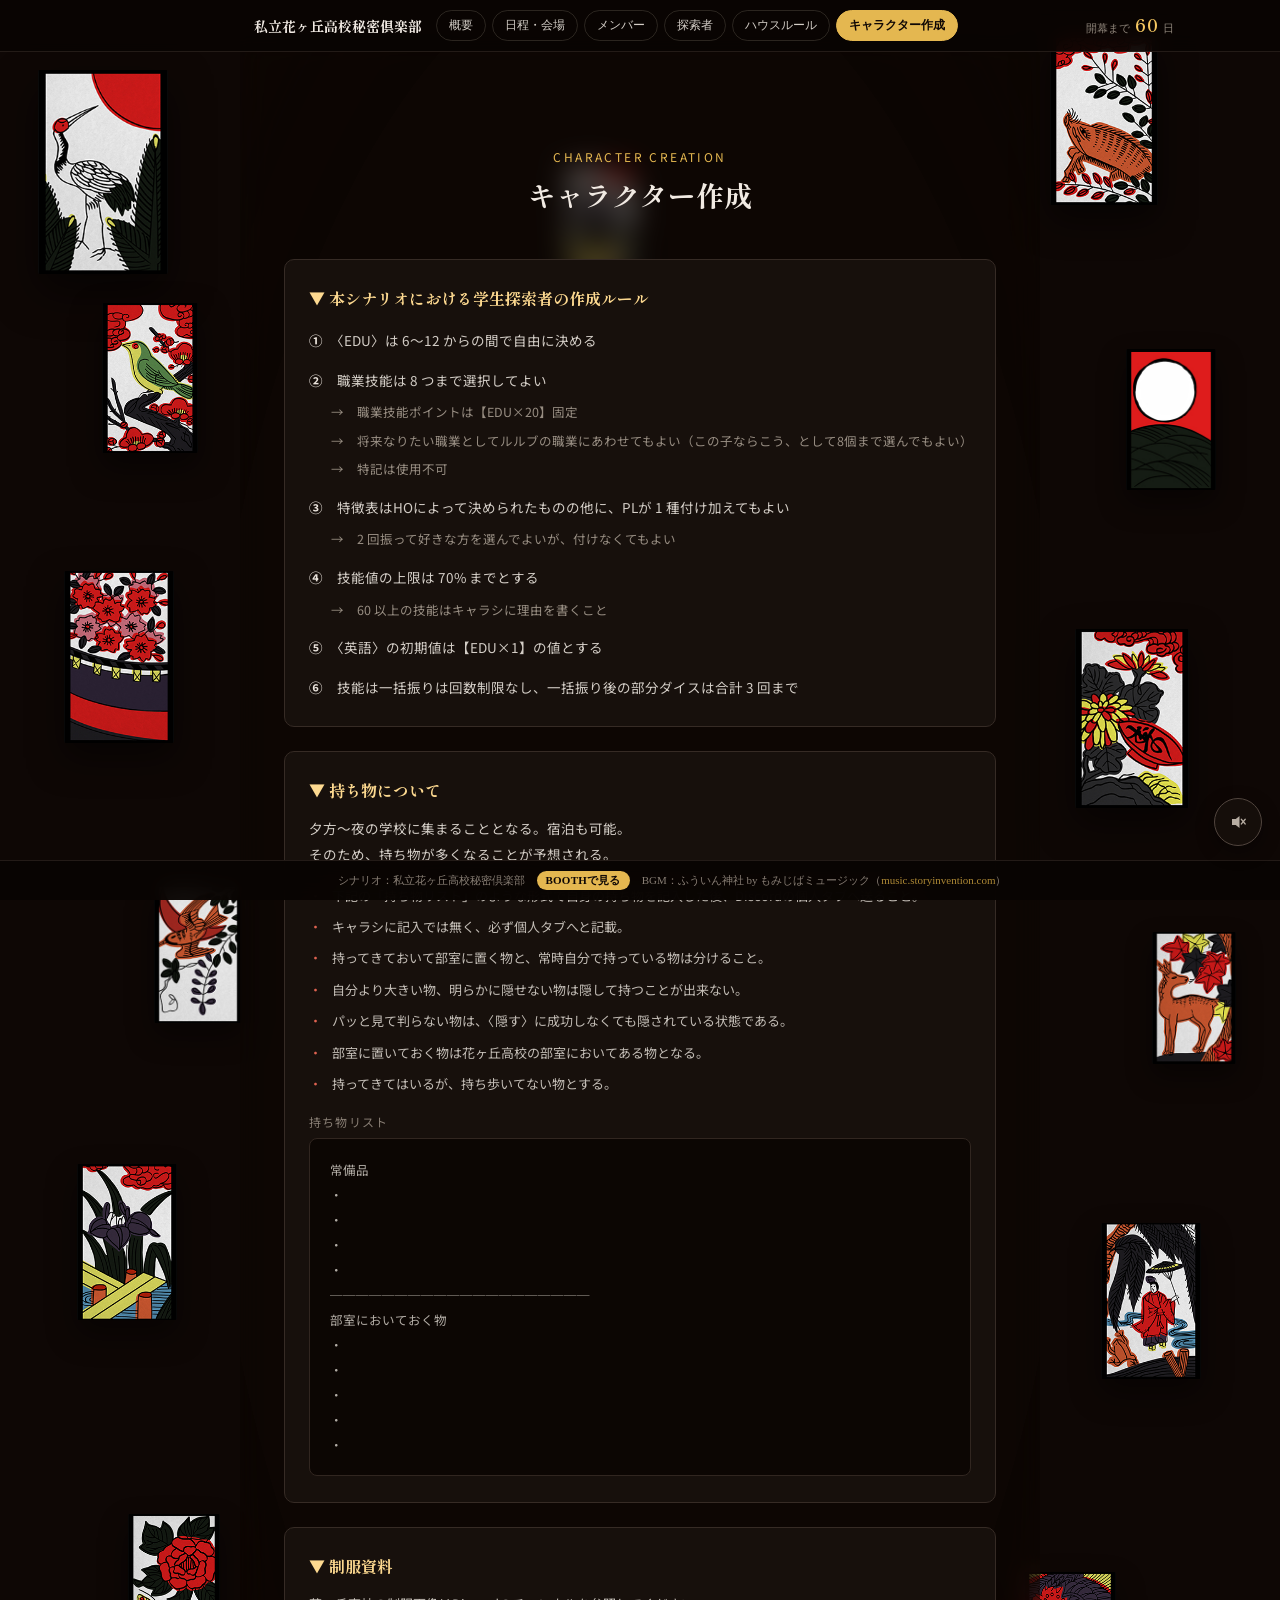
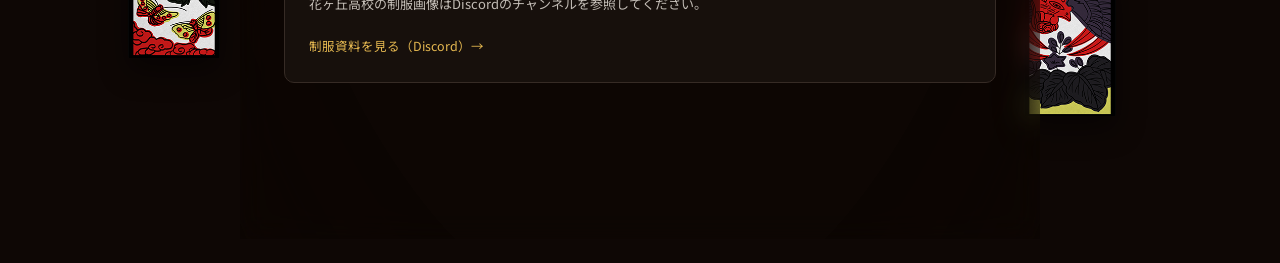
==== character-creation.html @ 7c853c0e "Publish" ====
<!DOCTYPE html>
<html lang="ja">
<head>
<meta charset="utf-8">
<meta name="viewport" content="width=device-width, initial-scale=1">
<title>キャラクター作成 - 私立花ヶ丘高校秘密倶楽部</title>
<link rel="preconnect" href="https://fonts.googleapis.com">
<link href="https://fonts.googleapis.com/css2?family=Shippori+Mincho:wght@400;500;600;700;800&family=Noto+Sans+JP:wght@400;500;700;900&display=swap" rel="stylesheet">
<link rel="stylesheet" href="assets/css/site.css">
</head>
<body>
<header id="site-header">
  <div class="header-inner">
    <a class="brand" href="index.html">私立花ヶ丘高校秘密倶楽部</a>
    <nav>
      <a href="index.html">概要</a>
      <a href="schedule.html">日程・会場</a>
      <a href="members.html">メンバー</a>
      <a href="investigators.html">探索者</a>
      <a href="house-rules.html">ハウスルール</a>
      <a href="character-creation.html" class="active">キャラクター作成</a>
    </nav>
    <div id="header-countdown">
      <span>開幕まで</span>
      <span class="num" id="countdown-days-header">-</span>
      <span>日</span>
    </div>
  </div>
</header>
<div id="page-wrap" style="position:relative; background:oklch(0.14 0.015 50); font-family:'Noto Sans JP', sans-serif; color:oklch(0.94 0.012 70); min-height:100vh;">

  <div id="deco-cards" style="position:absolute; top:0; left:0; width:100%; height:3200px; z-index:0; pointer-events:none; overflow:hidden;">
    <div style="position:absolute; top:3.75%; left:3%; width:130px; height:204px; border-radius:2px; box-shadow:0 18px 41px rgba(0,0,0,.55); --r0:-10deg; --r1:-5deg; --dx:8px; --dy:10px; animation:cardDrift 15s ease-in-out infinite 0s;"><img src="assets/hanafuda/01.png" alt="花札" style="width:100%;height:100%;object-fit:cover;border-radius:2px;display:block;"></div>
    <div style="position:absolute; top:16.25%; left:8%; width:96px; height:150px; border-radius:2px; box-shadow:0 14px 30px rgba(0,0,0,.50); --r0:12deg; --r1:16deg; --dx:-6px; --dy:8px; animation:cardDrift 19s ease-in-out infinite 1.4s;"><img src="assets/hanafuda/02.png" alt="花札" style="width:100%;height:100%;object-fit:cover;border-radius:2px;display:block;"></div>
    <div style="position:absolute; top:30.625%; left:5%; width:110px; height:172px; border-radius:2px; box-shadow:0 15px 34px rgba(0,0,0,.50); --r0:-14deg; --r1:-9deg; --dx:7px; --dy:-8px; animation:cardDrift 17s ease-in-out infinite 2.5s;"><img src="assets/hanafuda/03.png" alt="花札" style="width:100%;height:100%;object-fit:cover;border-radius:2px;display:block;"></div>
    <div style="position:absolute; top:47.5%; left:12%; width:88px; height:138px; border-radius:2px; box-shadow:0 12px 28px rgba(0,0,0,.45); --r0:6deg; --r1:2deg; --dx:-8px; --dy:6px; animation:cardDrift 21s ease-in-out infinite 0.6s;"><img src="assets/hanafuda/04.png" alt="花札" style="width:100%;height:100%;object-fit:cover;border-radius:2px;display:block;"></div>
    <div style="position:absolute; top:62.5%; left:6%; width:100px; height:156px; border-radius:2px; box-shadow:0 14px 31px rgba(0,0,0,.45); --r0:9deg; --r1:5deg; --dx:6px; --dy:8px; animation:cardDrift 20s ease-in-out infinite 3.3s;"><img src="assets/hanafuda/05.png" alt="花札" style="width:100%;height:100%;object-fit:cover;border-radius:2px;display:block;"></div>
    <div style="position:absolute; top:81.25%; left:10%; width:92px; height:144px; border-radius:2px; box-shadow:0 13px 29px rgba(0,0,0,.45); --r0:-7deg; --r1:-2deg; --dx:-6px; --dy:7px; animation:cardDrift 18s ease-in-out infinite 1.7s;"><img src="assets/hanafuda/06.png" alt="花札" style="width:100%;height:100%;object-fit:cover;border-radius:2px;display:block;"></div>
    <div style="position:absolute; top:1.875%; left:82%; width:108px; height:170px; border-radius:2px; box-shadow:0 15px 34px rgba(0,0,0,.55); --r0:15deg; --r1:9deg; --dx:-8px; --dy:8px; animation:cardDrift 16s ease-in-out infinite 0.9s;"><img src="assets/hanafuda/07.png" alt="花札" style="width:100%;height:100%;object-fit:cover;border-radius:2px;display:block;"></div>
    <div style="position:absolute; top:18.75%; left:88%; width:90px; height:141px; border-radius:2px; box-shadow:0 13px 28px rgba(0,0,0,.45); --r0:-8deg; --r1:-3deg; --dx:6px; --dy:-6px; animation:cardDrift 20s ease-in-out infinite 2s;"><img src="assets/hanafuda/08.png" alt="花札" style="width:100%;height:100%;object-fit:cover;border-radius:2px;display:block;"></div>
    <div style="position:absolute; top:33.75%; left:84%; width:114px; height:179px; border-radius:2px; box-shadow:0 16px 36px rgba(0,0,0,.50); --r0:9deg; --r1:14deg; --dx:-7px; --dy:9px; animation:cardDrift 18s ease-in-out infinite 3.1s;"><img src="assets/hanafuda/09.png" alt="花札" style="width:100%;height:100%;object-fit:cover;border-radius:2px;display:block;"></div>
    <div style="position:absolute; top:50%; left:90%; width:84px; height:132px; border-radius:2px; box-shadow:0 12px 26px rgba(0,0,0,.45); --r0:-5deg; --r1:0deg; --dx:6px; --dy:6px; animation:cardDrift 22s ease-in-out infinite 1.8s;"><img src="assets/hanafuda/10.png" alt="花札" style="width:100%;height:100%;object-fit:cover;border-radius:2px;display:block;"></div>
    <div style="position:absolute; top:65.625%; left:86%; width:100px; height:156px; border-radius:2px; box-shadow:0 14px 31px rgba(0,0,0,.45); --r0:11deg; --r1:6deg; --dx:-6px; --dy:8px; animation:cardDrift 19s ease-in-out infinite 0.4s;"><img src="assets/hanafuda/11.png" alt="花札" style="width:100%;height:100%;object-fit:cover;border-radius:2px;display:block;"></div>
    <div style="position:absolute; top:84.375%; left:80%; width:92px; height:144px; border-radius:2px; box-shadow:0 13px 29px rgba(0,0,0,.45); --r0:-9deg; --r1:-4deg; --dx:7px; --dy:-7px; animation:cardDrift 21s ease-in-out infinite 2.8s;"><img src="assets/hanafuda/12.png" alt="花札" style="width:100%;height:100%;object-fit:cover;border-radius:2px;display:block;"></div>
    <div style="position:absolute; top:8.75%; left:44%; width:76px; height:119px; border-radius:2px; box-shadow:0 11px 24px rgba(0,0,0,.40); opacity:0.85; --r0:4deg; --r1:9deg; --dx:5px; --dy:5px; animation:cardDrift 24s ease-in-out infinite 3.6s;"><img src="assets/hanafuda/05.png" alt="花札" style="width:100%;height:100%;object-fit:cover;border-radius:2px;display:block;"></div>
    <div style="position:absolute; top:55.625%; left:46%; width:74px; height:116px; border-radius:2px; box-shadow:0 10px 23px rgba(0,0,0,.40); opacity:0.85; --r0:-6deg; --r1:-2deg; --dx:-5px; --dy:7px; animation:cardDrift 23s ease-in-out infinite 1.1s;"><img src="assets/hanafuda/02.png" alt="花札" style="width:100%;height:100%;object-fit:cover;border-radius:2px;display:block;"></div>
  </div>
  <div class="content-panel" style="position:relative; z-index:1; max-width:760px; margin:0 auto; padding:96px 24px 140px;">
    <div style="text-align:center;">
      <div style="font-size:12px; letter-spacing:0.2em; color:oklch(0.8 0.13 85); margin-bottom:10px;">CHARACTER CREATION</div>
      <h2 style="font-family:'Shippori Mincho', serif; font-size:28px; margin:0 0 44px; font-weight:700;">キャラクター作成</h2>
    </div>

    <div style="display:flex; flex-direction:column; gap:24px; text-align:left;">

      <div style="background:oklch(0.18 0.015 50); border:1px solid oklch(0.3 0.02 50); border-radius:10px; padding:26px 24px;">
        <h3 style="font-family:'Shippori Mincho', serif; font-size:16px; margin:0 0 18px; font-weight:700; color:oklch(0.9 0.1 85);">▼ 本シナリオにおける学生探索者の作成ルール</h3>
        <ol style="list-style:none; margin:0; padding:0; display:flex; flex-direction:column; gap:14px;">
          <li style="font-size:13.5px; line-height:1.9; color:oklch(0.85 0.012 70);"><strong style="color:oklch(0.92 0.012 70);">①</strong>　〈EDU〉は 6～12 からの間で自由に決める</li>
          <li style="font-size:13.5px; line-height:1.9; color:oklch(0.85 0.012 70);">
            <strong style="color:oklch(0.92 0.012 70);">②</strong>　職業技能は 8 つまで選択してよい
            <ul style="list-style:none; margin:8px 0 0; padding-left:22px; display:flex; flex-direction:column; gap:6px;">
              <li style="font-size:12.5px; line-height:1.8; color:oklch(0.65 0.02 70);">→　職業技能ポイントは【EDU×20】固定</li>
              <li style="font-size:12.5px; line-height:1.8; color:oklch(0.65 0.02 70);">→　将来なりたい職業としてルルブの職業にあわせてもよい（この子ならこう、として8個まで選んでもよい）</li>
              <li style="font-size:12.5px; line-height:1.8; color:oklch(0.65 0.02 70);">→　特記は使用不可</li>
            </ul>
          </li>
          <li style="font-size:13.5px; line-height:1.9; color:oklch(0.85 0.012 70);">
            <strong style="color:oklch(0.92 0.012 70);">③</strong>　特徴表はHOによって決められたものの他に、PLが 1 種付け加えてもよい
            <ul style="list-style:none; margin:8px 0 0; padding-left:22px; display:flex; flex-direction:column; gap:6px;">
              <li style="font-size:12.5px; line-height:1.8; color:oklch(0.65 0.02 70);">→　2 回振って好きな方を選んでよいが、付けなくてもよい</li>
            </ul>
          </li>
          <li style="font-size:13.5px; line-height:1.9; color:oklch(0.85 0.012 70);">
            <strong style="color:oklch(0.92 0.012 70);">④</strong>　技能値の上限は 70% までとする
            <ul style="list-style:none; margin:8px 0 0; padding-left:22px; display:flex; flex-direction:column; gap:6px;">
              <li style="font-size:12.5px; line-height:1.8; color:oklch(0.65 0.02 70);">→　60 以上の技能はキャラシに理由を書くこと</li>
            </ul>
          </li>
          <li style="font-size:13.5px; line-height:1.9; color:oklch(0.85 0.012 70);"><strong style="color:oklch(0.92 0.012 70);">⑤</strong>　〈英語〉の初期値は【EDU×1】の値とする</li>
          <li style="font-size:13.5px; line-height:1.9; color:oklch(0.85 0.012 70);"><strong style="color:oklch(0.92 0.012 70);">⑥</strong>　技能は一括振りは回数制限なし、一括振り後の部分ダイスは合計 3 回まで</li>
        </ol>
      </div>

      <div style="background:oklch(0.18 0.015 50); border:1px solid oklch(0.3 0.02 50); border-radius:10px; padding:26px 24px;">
        <h3 style="font-family:'Shippori Mincho', serif; font-size:16px; margin:0 0 14px; font-weight:700; color:oklch(0.9 0.1 85);">▼ 持ち物について</h3>
        <p style="font-size:13.5px; line-height:1.9; color:oklch(0.85 0.012 70); margin:0 0 16px;">夕方～夜の学校に集まることとなる。宿泊も可能。<br>そのため、持ち物が多くなることが予想される。</p>
        <ul style="list-style:none; margin:0 0 18px; padding:0; display:flex; flex-direction:column; gap:8px;">
          <li style="display:flex; gap:10px; align-items:flex-start; font-size:13px; line-height:1.8; color:oklch(0.8 0.012 70);"><span style="color:oklch(0.65 0.16 30); flex-shrink:0;">・</span>下記の「持ち物リスト」のような形式で自身の持ち物を記入した後、Discordの個人タブへ送ること。</li>
          <li style="display:flex; gap:10px; align-items:flex-start; font-size:13px; line-height:1.8; color:oklch(0.8 0.012 70);"><span style="color:oklch(0.65 0.16 30); flex-shrink:0;">・</span>キャラシに記入では無く、必ず個人タブへと記載。</li>
          <li style="display:flex; gap:10px; align-items:flex-start; font-size:13px; line-height:1.8; color:oklch(0.8 0.012 70);"><span style="color:oklch(0.65 0.16 30); flex-shrink:0;">・</span>持ってきておいて部室に置く物と、常時自分で持っている物は分けること。</li>
          <li style="display:flex; gap:10px; align-items:flex-start; font-size:13px; line-height:1.8; color:oklch(0.8 0.012 70);"><span style="color:oklch(0.65 0.16 30); flex-shrink:0;">・</span>自分より大きい物、明らかに隠せない物は隠して持つことが出来ない。</li>
          <li style="display:flex; gap:10px; align-items:flex-start; font-size:13px; line-height:1.8; color:oklch(0.8 0.012 70);"><span style="color:oklch(0.65 0.16 30); flex-shrink:0;">・</span>パッと見て判らない物は、〈隠す〉に成功しなくても隠されている状態である。</li>
          <li style="display:flex; gap:10px; align-items:flex-start; font-size:13px; line-height:1.8; color:oklch(0.8 0.012 70);"><span style="color:oklch(0.65 0.16 30); flex-shrink:0;">・</span>部室に置いておく物は花ヶ丘高校の部室においてある物となる。</li>
          <li style="display:flex; gap:10px; align-items:flex-start; font-size:13px; line-height:1.8; color:oklch(0.8 0.012 70);"><span style="color:oklch(0.65 0.16 30); flex-shrink:0;">・</span>持ってきてはいるが、持ち歩いてない物とする。</li>
        </ul>
        <p style="font-size:12px; letter-spacing:0.1em; color:oklch(0.6 0.02 70); margin:0 0 8px;">持ち物リスト</p>
        <pre style="background:oklch(0.13 0.015 50); border:1px solid oklch(0.28 0.02 50); border-radius:8px; padding:18px 20px; margin:0; font-family:inherit; font-size:12.5px; line-height:2; color:oklch(0.75 0.012 70); white-space:pre-wrap; overflow-x:auto;">常備品
・
・
・
・
────────────────────
部室においておく物
・
・
・
・
・</pre>
      </div>

      <div style="background:oklch(0.18 0.015 50); border:1px solid oklch(0.3 0.02 50); border-radius:10px; padding:26px 24px;">
        <h3 style="font-family:'Shippori Mincho', serif; font-size:16px; margin:0 0 14px; font-weight:700; color:oklch(0.9 0.1 85);">▼ 制服資料</h3>
        <p style="font-size:13px; line-height:1.8; color:oklch(0.8 0.012 70); margin:0 0 16px;">花ヶ丘高校の制服画像はDiscordのチャンネルを参照してください。</p>
        <a href="https://discord.com/channels/1503812629678919773/1503911109894078544" target="_blank" rel="noopener" style="display:inline-flex; align-items:center; gap:6px; font-size:12.5px; color:oklch(0.8 0.13 85); text-decoration:none;">制服資料を見る（Discord）→</a>
      </div>

    </div>
  </div>

</div>

  <footer id="site-footer">
    <button id="back-to-top" type="button" onclick="window.scrollTo({top:0, behavior:'smooth'})" aria-label="ページ上部へ戻る">
      <svg viewBox="0 0 24 24" fill="none" stroke="currentColor" stroke-width="2.5" stroke-linecap="round" stroke-linejoin="round"><path d="M12 19V5"/><path d="M5 12l7-7 7 7"/></svg>
      <span>TOP</span>
    </button>
    <span class="footer-line">シナリオ：私立花ヶ丘高校秘密倶楽部</span>
    <a class="footer-booth-btn" href="https://meltpopon.booth.pm/items/8059378" target="_blank" rel="noopener">BOOTHで見る</a>
    <span class="footer-line footer-bgm">BGM：ふういん神社 by もみじばミュージック（<a href="https://music.storyinvention.com/" target="_blank" rel="noopener">music.storyinvention.com</a>）</span>
  </footer>

  <audio id="bgm" loop preload="none" muted>
    <source src="assets/bgm/fuuin-zinja.mp3" type="audio/mpeg">
  </audio>
  <div id="bgm-control">
    <button id="bgm-toggle" type="button" onclick="toggleBgm()" aria-label="BGMの再生・停止">
      <svg id="bgm-icon-off" viewBox="0 0 24 24" fill="none" stroke="oklch(0.75 0.02 70)" stroke-width="2" stroke-linecap="round" stroke-linejoin="round"><polygon points="4 8 4 16 9 16 14 20 14 4 9 8" fill="oklch(0.75 0.02 70)" stroke="none"/><line x1="16.5" y1="8.5" x2="21.5" y2="14.5"/><line x1="21.5" y1="8.5" x2="16.5" y2="14.5"/></svg>
      <svg id="bgm-icon-on" viewBox="0 0 24 24" fill="none" stroke="oklch(0.85 0.13 85)" stroke-width="2" stroke-linecap="round" stroke-linejoin="round" style="display:none;"><polygon points="4 8 4 16 9 16 14 20 14 4 9 8" fill="oklch(0.85 0.13 85)" stroke="none"/><path d="M16 8.5a5 5 0 0 1 0 7"/><path d="M18.5 6a9 9 0 0 1 0 12"/></svg>
    </button>
    <div id="bgm-volume-wrap">
      <input id="bgm-volume" type="range" min="0" max="100" value="23" oninput="setBgmVolume(this.value)" aria-label="音量">
    </div>
  </div>
<script src="assets/js/site.js"></script>
</body>
</html>
---- assets/css/site.css ----
body { margin: 0; background: oklch(0.14 0.015 50); overflow-x: hidden; }
  * { box-sizing: border-box; }
  :root { --header-height: 60px; --footer-height: 70px; }
  html { scroll-padding-top: var(--header-height); }
  /* ▼ 上部固定ヘッダー（タイトル＋ナビ） */
  #site-header {
    position: fixed; top: 0; left: 0; right: 0; z-index: 50;
    background: oklch(0.12 0.012 50 / 0.92);
    backdrop-filter: blur(10px); -webkit-backdrop-filter: blur(10px);
    border-bottom: 1px solid oklch(0.3 0.02 50 / 0.6);
  }
  #site-header .header-inner {
    position: relative;
    max-width: 1100px; margin: 0 auto; padding: 10px 88px 10px 20px;
    display: flex; align-items: center; justify-content: center; gap: 14px; flex-wrap: wrap;
  }
  #header-countdown {
    position: absolute; top: 50%; right: 16px; transform: translateY(-50%);
    display: flex; align-items: baseline; gap: 5px; white-space: nowrap;
    font-size: 10.5px; color: oklch(0.62 0.02 70); letter-spacing: 0.02em;
  }
  #header-countdown .num {
    font-family: 'Shippori Mincho', serif; font-size: 17px; font-weight: 700;
    color: oklch(0.85 0.13 85); line-height: 1;
  }
  @media (max-width: 560px) {
    #header-countdown { position: static; transform: none; justify-content: center; margin-top: 2px; }
    #site-header .header-inner { padding: 10px 20px; }
  }
  #site-header .brand {
    font-family: 'Shippori Mincho', serif; font-size: 14px; font-weight: 700;
    color: oklch(0.94 0.012 70); text-decoration: none; white-space: nowrap;
  }
  #site-header nav { display: flex; gap: 6px; flex-wrap: wrap; justify-content: center; }
  #site-header nav a {
    display: inline-flex; align-items: center; padding: 6px 12px;
    border: 1px solid oklch(0.4 0.02 70 / 0.5); border-radius: 999px;
    color: oklch(0.85 0.012 70); font-size: 12px; text-decoration: none; white-space: nowrap;
    transition: border-color .15s ease, color .15s ease;
  }
  #site-header nav a:hover { border-color: oklch(0.8 0.13 85 / 0.7); color: oklch(0.96 0.012 70); }
  #site-header nav a.active {
    border-color: oklch(0.8 0.13 85); color: oklch(0.14 0.015 50);
    background: oklch(0.8 0.13 85); font-weight: 700;
  }
  #page-wrap { padding-top: var(--header-height); padding-bottom: var(--footer-height); }
  @keyframes cardDrift {
    0% { transform: translate(0,0) rotate(var(--r0)); }
    50% { transform: translate(var(--dx), var(--dy)) rotate(var(--r1)); }
    100% { transform: translate(0,0) rotate(var(--r0)); }
  }

  /* ▼ 確定メンバーリスト：横に伸びて崩れる問題への対応 */
  .member-row { min-width: 0; }
  .member-link { min-width: 0; flex-wrap: wrap; }
  .member-handle { word-break: break-all; }
  @media (max-width: 480px) {
    .member-row { gap: 10px !important; padding: 14px 4px !important; }
    .member-role { width: 26px !important; font-size: 10px !important; }
    .member-link { font-size: 14px !important; }
    .member-handle { font-size: 12px !important; }
    .member-badge { font-size: 10px !important; padding: 2px 7px !important; }
  }

  /* ▼ 花札に文字が埋もれないよう、主要コンテンツの背後にうっすら半透明+ぼかしのパネルを敷く */
  .content-panel { position: relative; }
  .content-panel::before {
    content: "";
    position: absolute;
    inset: -16px -20px;
    background: oklch(0.13 0.015 50 / 0.5);
    backdrop-filter: blur(14px);
    -webkit-backdrop-filter: blur(14px);
    -webkit-mask-image: radial-gradient(ellipse 100% 100% at 50% 50%, black 55%, transparent 100%);
    mask-image: radial-gradient(ellipse 100% 100% at 50% 50%, black 55%, transparent 100%);
    z-index: -1;
    pointer-events: none;
  }

  /* ▼ キャラクターセレクト風の探索者ラインナップ（タップで花札⇄立ち絵にflip） */
  .char-row {
    display: flex;
    flex-wrap: nowrap;
    justify-content: safe center;
    align-items: flex-start;
    gap: 18px 14px;
    padding: 10px 4px 14px;
    overflow-x: auto;
    -webkit-overflow-scrolling: touch;
    cursor: grab;
  }
  .char-row.dragging { cursor: grabbing; }
  .char-card {
    flex: 0 0 104px;
    width: 104px;
    aspect-ratio: 3 / 5;
    background: none;
    border: none;
    padding: 0;
    margin: 0;
    font: inherit;
    color: inherit;
    cursor: pointer;
    perspective: 700px;
    transition: transform .2s ease;
  }
  @media (max-width: 480px) {
    .char-card { flex: 0 0 84px; width: 84px; }
    .npc-card { flex: 0 0 84px; width: 84px; }
  }
  .char-card:hover, .char-card:focus-visible { transform: translateY(-8px); }
  /* ▼ NPCカード（探索者カードと同じサイズ感、クリックで詳細モーダル） */
  .npc-card {
    flex: 0 0 104px; width: 104px; aspect-ratio: 3 / 5;
    display: flex; align-items: center; justify-content: center;
    border: 1px dashed oklch(0.45 0.03 60); border-radius: 6px;
    background: oklch(0.17 0.015 50); text-align: center;
    color: oklch(0.7 0.03 70); font-size: 12px; font-weight: 700; letter-spacing: 0.05em; line-height: 1.6;
    padding: 4px; font-family: inherit; margin: 0; cursor: pointer;
    transition: transform .2s ease;
  }
  .npc-card:hover, .npc-card:focus-visible { transform: translateY(-8px); color: oklch(0.85 0.1 85); border-color: oklch(0.7 0.13 85); }
  .npc-card:focus-visible { outline: 2px solid oklch(0.8 0.13 85); outline-offset: 4px; }

  /* ▼ 部活動・人間関係のアコーディオン */
  .info-accordion {
    max-width: 900px; margin: 0 auto; text-align: left;
    border: 1px solid oklch(0.3 0.02 50); border-radius: 10px;
    background: oklch(0.16 0.015 50); overflow: hidden;
  }
  .info-accordion summary {
    cursor: pointer; list-style: none;
    display: flex; align-items: center; justify-content: space-between; gap: 12px;
    padding: 18px 22px;
    font-family: 'Shippori Mincho', serif; font-size: 15.5px; font-weight: 700;
    color: oklch(0.92 0.012 70);
  }
  .info-accordion summary::-webkit-details-marker { display: none; }
  .info-accordion summary::after {
    content: "+"; font-size: 20px; font-weight: 400; color: oklch(0.8 0.13 85);
    transition: transform .2s ease; flex-shrink: 0;
  }
  .info-accordion[open] summary::after { transform: rotate(45deg); }
  .info-accordion-body { padding: 4px 22px 30px; border-top: 1px solid oklch(0.28 0.02 50); }
  .info-block { margin-top: 28px; }
  .info-block-title {
    font-size: 13px; font-weight: 700; color: oklch(0.85 0.012 70);
    margin: 0 0 14px; text-align: center;
  }
  .card-slot { position: relative; }
  .card-badge {
    position: absolute; top: -8px; left: 50%; transform: translateX(-50%);
    z-index: 3; background: oklch(0.8 0.13 85); color: oklch(0.14 0.015 50);
    font-size: 10px; font-weight: 700; letter-spacing: 0.05em;
    padding: 2px 8px; border-radius: 999px; white-space: nowrap;
    box-shadow: 0 2px 6px rgba(0,0,0,.35);
  }
  /* ▼「連れてきた」列：折り返さず1本の横スクロールにする */
  .bring-pair-wrap { position: relative; margin-bottom: 16px; }
  .bring-pair-wrap::before, .bring-pair-wrap::after {
    content: ""; position: absolute; top: 0; bottom: 0; width: 14px; z-index: 2;
    pointer-events: none; opacity: 0; transition: opacity .2s ease;
  }
  .bring-pair-wrap::before { left: 0; background: linear-gradient(to right, oklch(0.16 0.015 50), transparent); }
  .bring-pair-wrap::after { right: 0; background: linear-gradient(to left, oklch(0.16 0.015 50), transparent); }
  .bring-pair-wrap.scrollable::before, .bring-pair-wrap.scrollable::after { opacity: 1; }
  .bring-pair {
    display: flex; flex-wrap: nowrap; align-items: center; justify-content: safe center;
    gap: 14px; padding: 10px 4px 6px;
    overflow-x: auto; -webkit-overflow-scrolling: touch; cursor: grab;
    scrollbar-width: none; -ms-overflow-style: none;
  }
  .bring-pair::-webkit-scrollbar { display: none; }
  .bring-pair.dragging { cursor: grabbing; }
  .bring-group { display: flex; flex-wrap: nowrap; gap: 14px; flex: 0 0 auto; }
  .bring-arrow {
    flex: 0 0 auto;
    font-size: 12px; color: oklch(0.68 0.13 85); font-weight: 700; white-space: nowrap;
    padding: 0 4px;
  }
  .char-card:focus-visible { outline: 2px solid oklch(0.8 0.13 85); outline-offset: 4px; border-radius: 8px; }
  .char-card-inner {
    position: relative; width: 100%; height: 100%;
    transition: transform .5s cubic-bezier(.2,.7,.3,1);
    transform-style: preserve-3d;
  }
  .char-card:hover .char-card-inner,
  .char-card:focus-visible .char-card-inner { transform: rotateY(180deg); }
  .char-card-face {
    position: absolute; inset: 0; backface-visibility: hidden;
    border-radius: 6px; overflow: hidden; border: 1px solid oklch(0.3 0.02 50);
    display: flex; flex-direction: column; align-items: center; justify-content: center;
  }
  .char-card-front { background: oklch(0.2 0.015 50); }
  .char-card-front img { position: absolute; inset: 0; width: 100%; height: 100%; object-fit: cover; }
  .char-card-ho-label {
    position: absolute; left: 0; right: 0; bottom: 0; z-index: 1;
    background: linear-gradient(to top, oklch(0.08 0.01 50 / 0.92), transparent);
    color: oklch(0.95 0.01 70); font-size: 10.5px; line-height: 1.35; padding: 14px 2px 5px; text-align: center;
  }
  .char-card-back { background: oklch(0.18 0.015 50); transform: rotateY(180deg); padding: 6px 2px; }
  .char-figure { position: relative; width: 56%; height: 80%; }
  .char-figure svg { display: block; width: 100%; height: 100%; }
  .char-figure .char-glow {
    position: absolute; bottom: -4px; left: 50%; transform: translateX(-50%);
    width: 70%; height: 8px;
    background: radial-gradient(ellipse, oklch(0.8 0.13 85 / 0.28), transparent 70%);
    border-radius: 50%;
  }
  /* ▼ 立ち絵の上に名前を重ねる（縦書き） */
  .char-name {
    position: absolute; top: 12px; bottom: 12px; left: 8px;
    display: flex; align-items: center;
    font-size: 16px; font-weight: 700; color: oklch(0.96 0.01 70);
    writing-mode: vertical-rl; text-orientation: upright;
    letter-spacing: 0.08em; line-height: 1.3; white-space: nowrap;
    text-shadow: 0 0 3px oklch(0.08 0.01 50 / 0.95), 0 0 7px oklch(0.08 0.01 50 / 0.85), 0 1px 2px oklch(0.08 0.01 50);
    z-index: 1; pointer-events: none;
  }
  /* ▼ 探索者一覧の2段組みバージョン（横スクロールの代わりに折り返し、カードを大きく表示） */
  /* カード自体は元のサイズ(170px)のまま固定して、余白側だけを広げて1列表示と横幅を合わせる */
  .char-grid-2row {
    display: grid;
    grid-template-columns: repeat(6, 170px);
    justify-content: center;
    gap: 26px 20px;
  }
  @media (max-width: 1100px) {
    .char-grid-2row { grid-template-columns: repeat(auto-fit, 170px); justify-content: center; gap: 24px 18px; }
  }
  @media (max-width: 420px) {
    .char-grid-2row { grid-template-columns: repeat(2, 150px); justify-content: center; gap: 18px; }
  }
  .char-card--lg.char-card { width: 100%; flex: none; }
  .char-card--lg .char-card-ho-label { font-size: 13px; padding: 18px 4px 8px; }
  .char-card--lg .char-name { font-size: 20px; }
  .char-card--lg .card-ho-number { font-size: 88px; top: -14px; left: -6px; }
  .char-card--lg .card-ho-name-vert { font-size: 19px; }

  /* ▼ 探索者一覧カードのオモテ面：左上に大きくHOの数字、右下に縦書きでHO名 */
  .card-ho-number {
    position: absolute; top: -10px; left: -4px; z-index: 1;
    font-family: 'Shippori Mincho', serif; font-size: 64px; font-weight: 800; line-height: 1;
    letter-spacing: -0.06em;
    color: oklch(0 0 0);
  }
  /* HO名の縦書きテキストがある面だけ、下部にグラデをかけて可読性を上げる */
  .char-card-front:has(.card-ho-name-vert)::after {
    content: "";
    position: absolute; left: 0; right: 0; bottom: 0; height: 38%;
    background: linear-gradient(to top, oklch(0.08 0.01 50 / 0.55), transparent);
    pointer-events: none;
  }
  .card-ho-name-vert {
    position: absolute; bottom: 8px; right: 6px; z-index: 1;
    writing-mode: vertical-rl; text-orientation: upright;
    font-family: 'Shippori Mincho', serif;
    font-size: 15px; font-weight: 700; letter-spacing: 0.06em; line-height: 1.3;
    color: oklch(0.95 0.01 70);
    text-shadow: 0 0 3px oklch(0.08 0.01 50 / .9), 0 0 6px oklch(0.08 0.01 50 / .8), 0 1px 2px oklch(0.08 0.01 50);
  }

  /* ▼ 探索者一覧の表示切替（1列スクロール／2段グリッド）アイコントグル */
  .view-toggle-group { display: flex; gap: 8px; }
  .view-toggle-btn {
    width: 36px; height: 36px; padding: 0; border-radius: 8px; border: 1px solid oklch(0.32 0.02 50);
    background: oklch(0.17 0.015 50); color: oklch(0.6 0.02 70);
    display: flex; align-items: center; justify-content: center;
    cursor: pointer; transition: background .15s ease, color .15s ease, border-color .15s ease;
  }
  .view-toggle-btn svg { width: 18px; height: 18px; display: block; }
  .view-toggle-btn:hover { border-color: oklch(0.5 0.05 70); color: oklch(0.88 0.012 70); }
  .view-toggle-btn.active, .view-toggle-btn.active:hover {
    background: oklch(0.8 0.13 85); border-color: oklch(0.8 0.13 85); color: oklch(0.14 0.015 50);
  }

  .char-row-wrap { position: relative; }
  .char-row-wrap::before, .char-row-wrap::after {
    content: ""; position: absolute; top: 0; bottom: 0; width: 14px; z-index: 2;
    pointer-events: none; opacity: 0; transition: opacity .2s ease;
  }
  .char-row-wrap::before { left: 0; background: linear-gradient(to right, oklch(0.14 0.015 50), transparent); }
  .char-row-wrap::after { right: 0; background: linear-gradient(to left, oklch(0.14 0.015 50), transparent); }
  /* 実際に横スクロールできる時だけフェードを見せる（JSで判定） */
  .char-row-wrap.scrollable::before, .char-row-wrap.scrollable::after { opacity: 1; }
  .char-row {
    scrollbar-width: none;
    -ms-overflow-style: none;
  }
  .char-row::-webkit-scrollbar { display: none; }


  /* ▼ BGMコントロール（普段は丸ボタンのみ、ホバー/フォーカスで音量スライダーが伸びる） */
  #bgm-control {
    position: fixed; right: 18px; bottom: calc(var(--footer-height) + 14px); z-index: 40;
    display: flex; align-items: center;
    background: oklch(0.18 0.015 50 / 0.9); border: 1px solid oklch(0.4 0.02 50);
    border-radius: 999px; padding: 6px;
    box-shadow: 0 6px 18px rgba(0,0,0,.4);
    backdrop-filter: blur(6px); -webkit-backdrop-filter: blur(6px);
    transition: padding .25s ease;
  }
  #bgm-toggle {
    width: 34px; height: 34px; border-radius: 50%; flex-shrink: 0;
    background: none; border: none;
    display: flex; align-items: center; justify-content: center; cursor: pointer;
  }
  #bgm-toggle svg { width: 18px; height: 18px; }
  #bgm-toggle:hover { background: oklch(0.8 0.13 85 / 0.12); }
  #bgm-volume-wrap {
    width: 0; overflow: hidden;
    transition: width .25s ease, margin-left .25s ease;
    margin-left: 0;
  }
  #bgm-control:hover #bgm-volume-wrap,
  #bgm-control:focus-within #bgm-volume-wrap {
    width: 64px; margin-left: 6px;
  }
  #bgm-control:hover, #bgm-control:focus-within { padding-right: 12px; }
  #bgm-volume {
    width: 64px; height: 3px; cursor: pointer;
    accent-color: oklch(0.8 0.13 85);
    display: block;
  }

  /* ▼ 下部固定フッター（シナリオ／BOOTH／BGMクレジット） */
  #site-footer {
    position: fixed; left: 0; right: 0; bottom: 0; z-index: 40;
    background: oklch(0.12 0.012 50 / 0.96);
    backdrop-filter: blur(10px); -webkit-backdrop-filter: blur(10px);
    border-top: 1px solid oklch(0.3 0.02 50 / 0.6);
    padding: 10px 20px 10px 84px;
    display: flex; align-items: center; justify-content: center; flex-wrap: wrap;
    row-gap: 4px; column-gap: 12px;
    text-align: center;
  }
  #site-footer .footer-line {
    font-size: 11px; color: oklch(0.6 0.02 70); line-height: 1.4; white-space: nowrap;
  }
  #site-footer .footer-line a {
    color: oklch(0.8 0.13 85); text-decoration: none;
  }
  #site-footer .footer-bgm a { color: oklch(0.65 0.11 85); }
  #site-footer .footer-booth-btn {
    display: inline-flex; align-items: center; justify-content: center;
    background: oklch(0.8 0.13 85); color: oklch(0.14 0.015 50);
    font-size: 11px; font-weight: 700; letter-spacing: 0.02em;
    padding: 2px 9px; border-radius: 999px; text-decoration: none; white-space: nowrap;
  }
  #site-footer .footer-booth-btn:hover { background: oklch(0.85 0.13 85); }

  /* ▼ ページ上部へ戻るボタン（フッターと同じ素材でできたインデックスタブが上に覗いている見た目） */
  /* footer自身のstacking contextの中で z-index を負にすることで、
     footerの背景（の裏）に潜り込ませ、フッターと地続きの角丸タブに見せる */
  #back-to-top {
    position: absolute; left: 20px; top: -22px; z-index: -1;
    width: 46px; height: 40px;
    background: oklch(0.12 0.012 50 / 0.96); color: oklch(0.85 0.13 85);
    border: 1px solid oklch(0.3 0.02 50 / 0.6); border-bottom: none;
    border-radius: 10px 10px 0 0;
    box-shadow: none;
    display: flex; flex-direction: column; align-items: center; justify-content: center; gap: 2px;
    cursor: pointer; font-family: inherit; font-size: 8.5px; font-weight: 700; letter-spacing: 0.05em;
    opacity: 0; pointer-events: none;
    transition: opacity .2s ease, top .2s ease;
  }
  #back-to-top.visible { opacity: 1; pointer-events: auto; }
  #back-to-top:hover { top: -27px; color: oklch(0.92 0.13 85); }
  #back-to-top svg { width: 14px; height: 14px; }
  @media (max-width: 480px) {
    #site-footer { padding-left: 20px; }
    #back-to-top { left: 14px; top: -20px; width: 40px; height: 36px; }
  }
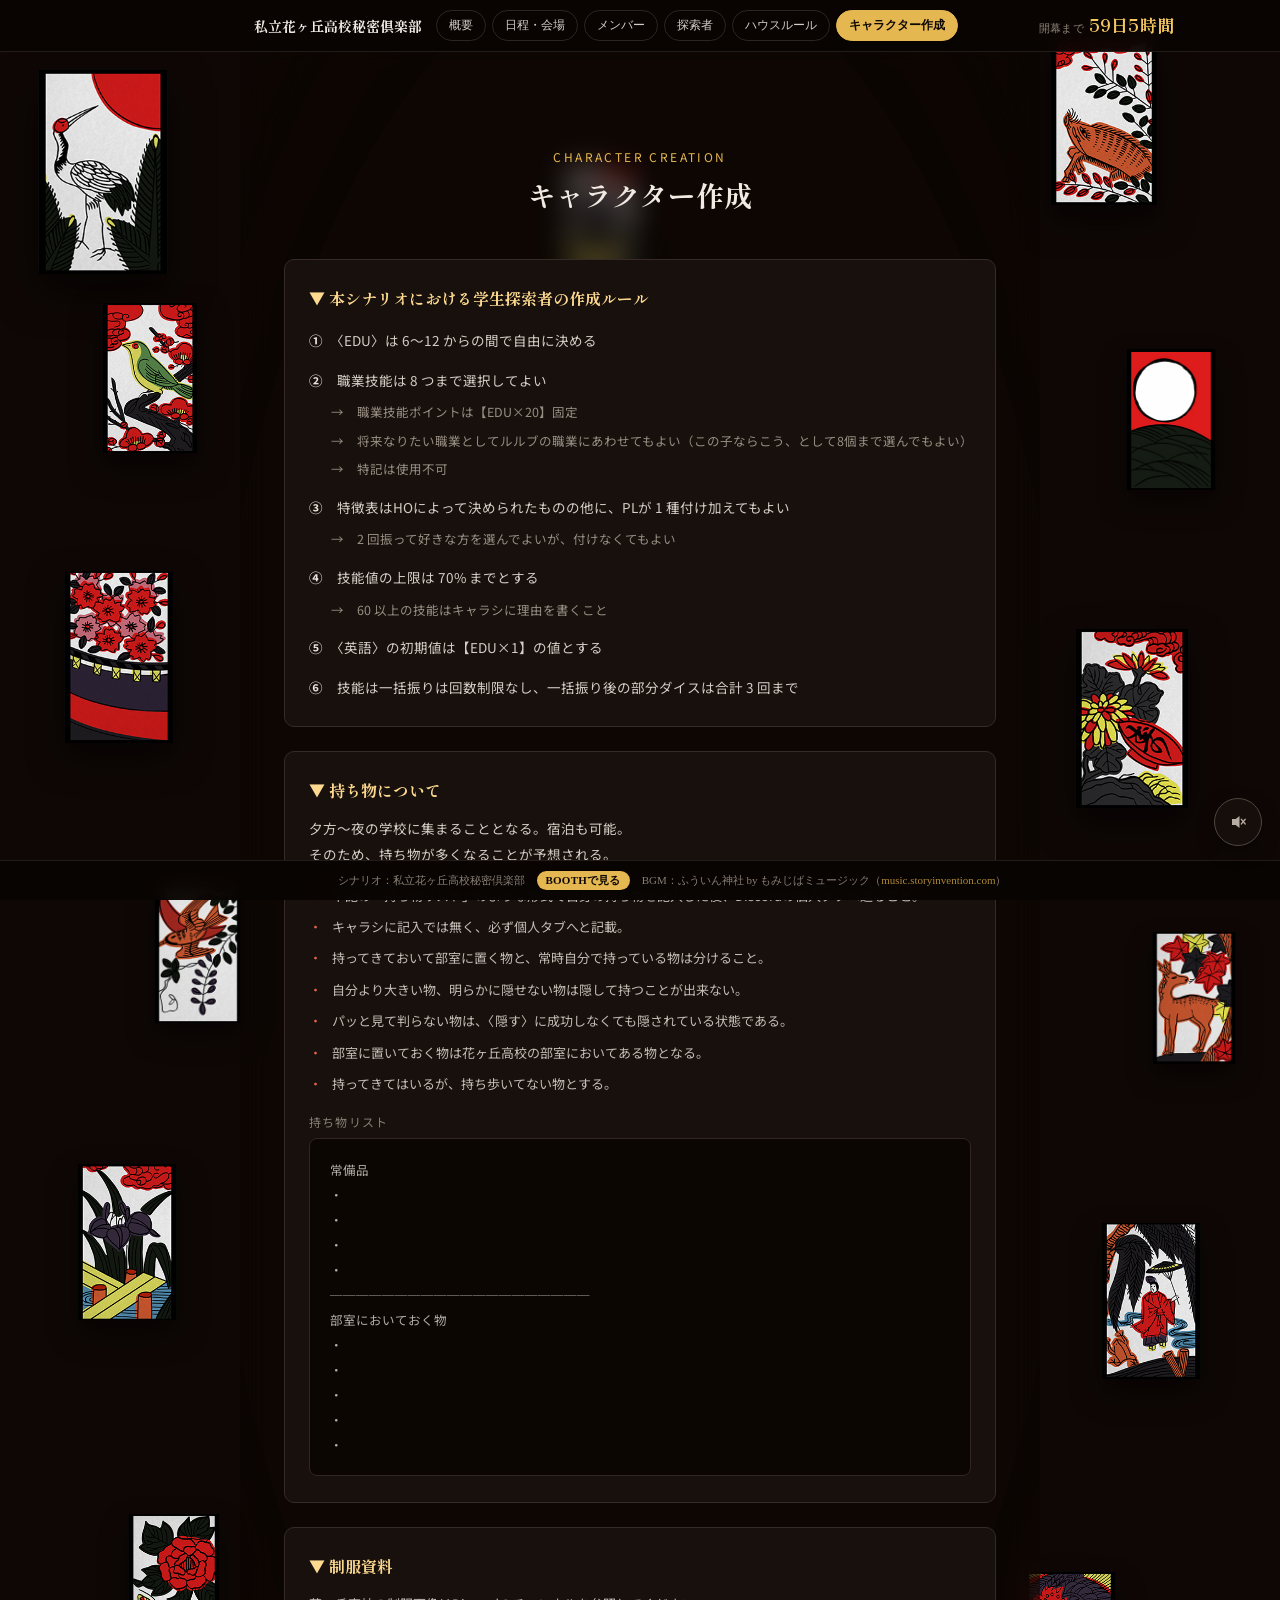
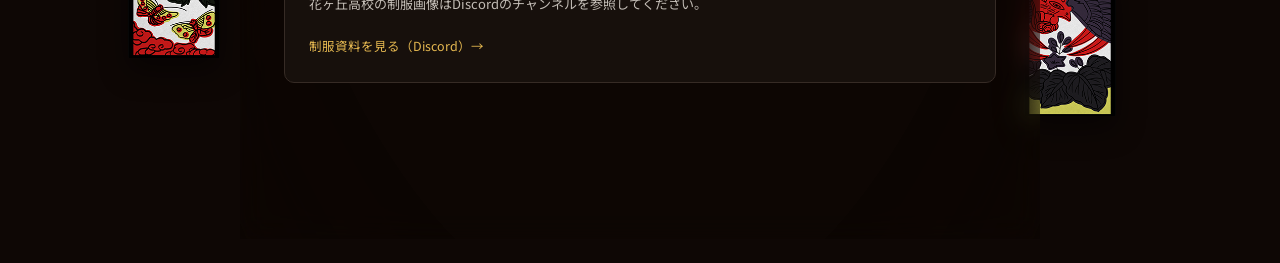
==== commit 19ecca6c: "Counter Update" ====
--- a/character-creation.html
+++ b/character-creation.html
@@ -23,7 +23,6 @@
     <div id="header-countdown">
       <span>開幕まで</span>
       <span class="num" id="countdown-days-header">-</span>
-      <span>日</span>
     </div>
   </div>
 </header>
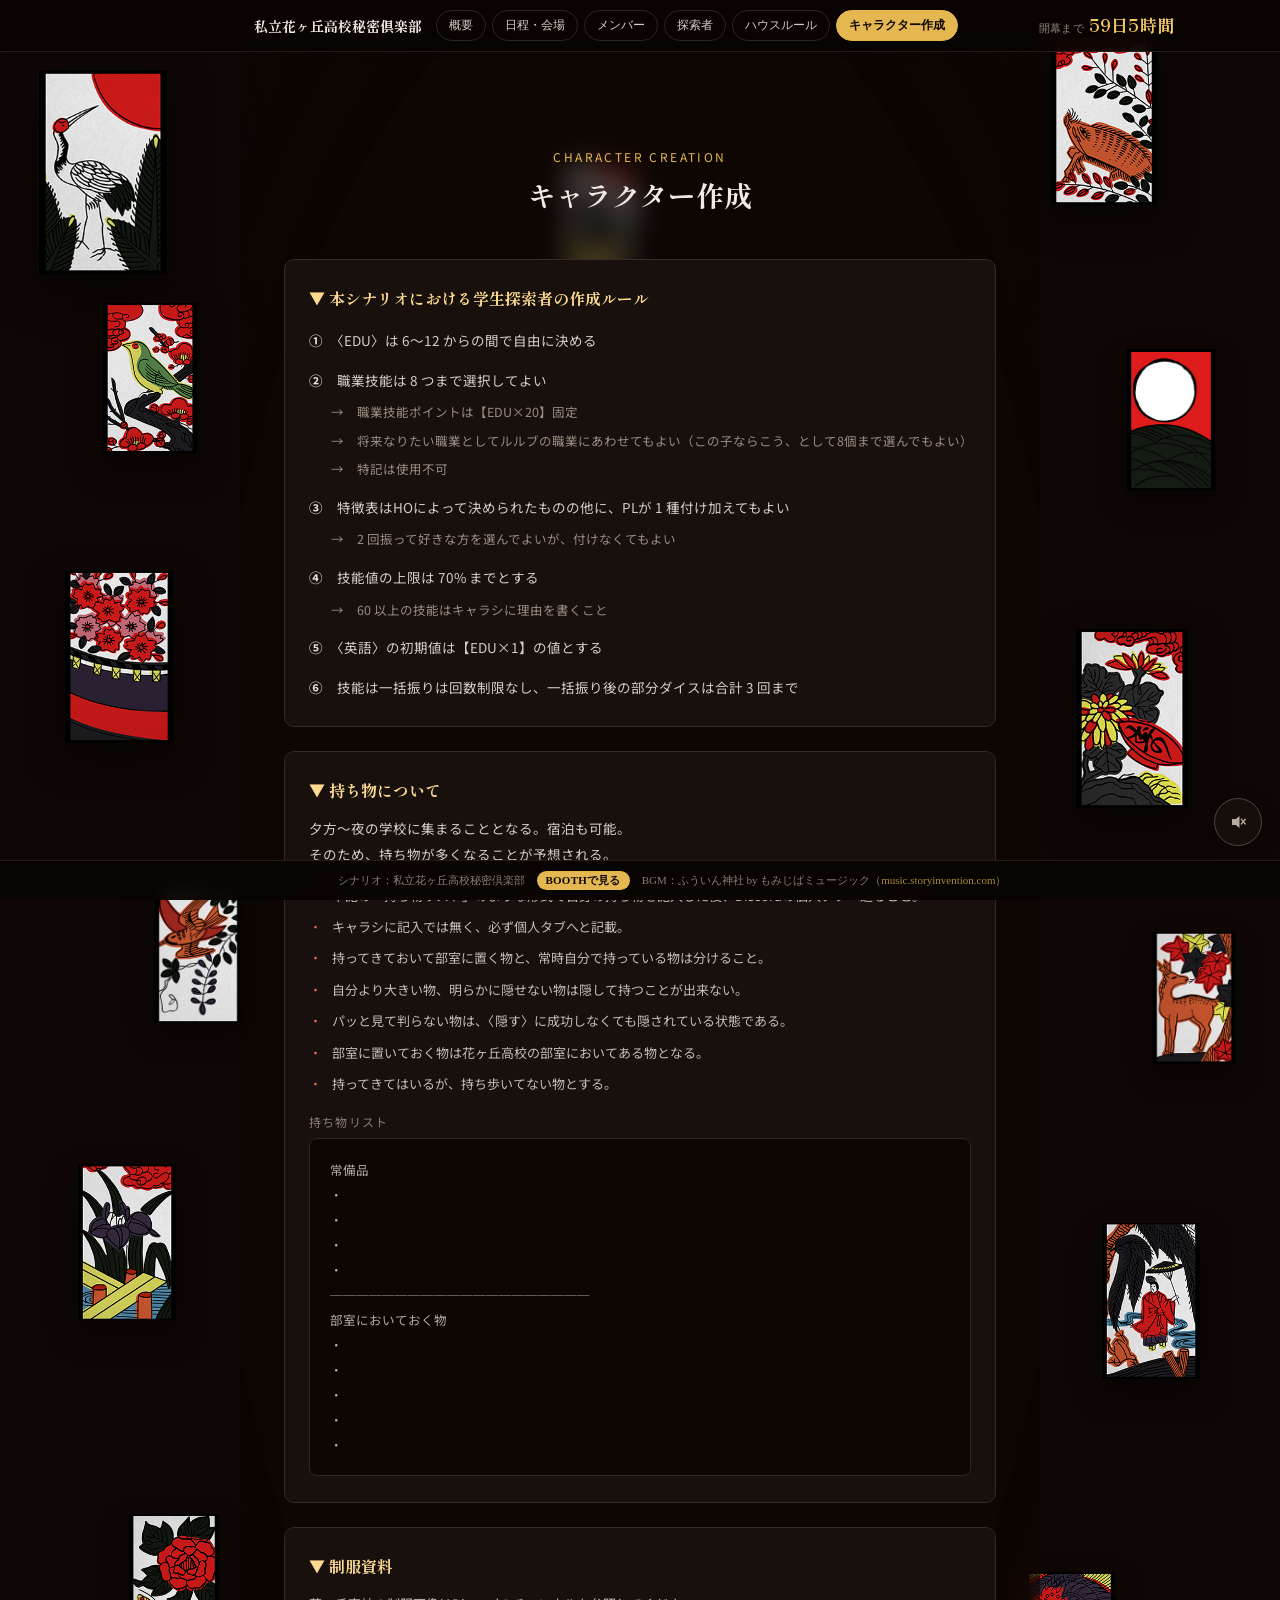
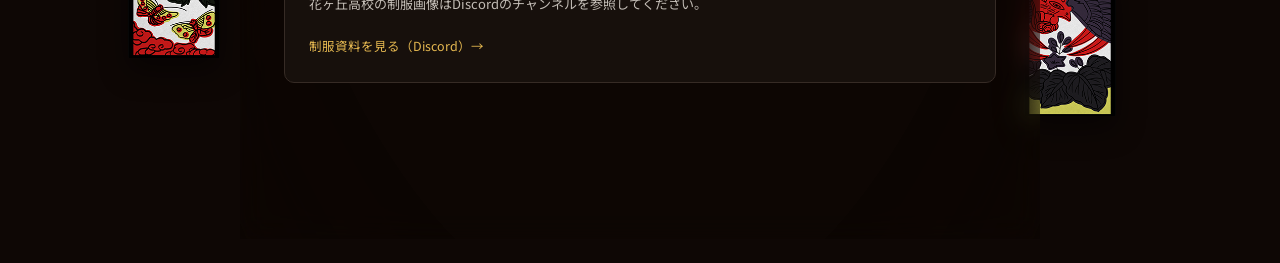
==== commit fe181e71: "Fix bgm" ====
--- a/character-creation.html
+++ b/character-creation.html
@@ -138,7 +138,7 @@
       <svg id="bgm-icon-on" viewBox="0 0 24 24" fill="none" stroke="oklch(0.85 0.13 85)" stroke-width="2" stroke-linecap="round" stroke-linejoin="round" style="display:none;"><polygon points="4 8 4 16 9 16 14 20 14 4 9 8" fill="oklch(0.85 0.13 85)" stroke="none"/><path d="M16 8.5a5 5 0 0 1 0 7"/><path d="M18.5 6a9 9 0 0 1 0 12"/></svg>
     </button>
     <div id="bgm-volume-wrap">
-      <input id="bgm-volume" type="range" min="0" max="100" value="23" oninput="setBgmVolume(this.value)" aria-label="音量">
+      <input id="bgm-volume" type="range" min="0" max="100" value="23" oninput="setBgmVolume(this.value)" onchange="this.blur()" aria-label="音量">
     </div>
   </div>
 <script src="assets/js/site.js"></script>
--- a/assets/css/site.css
+++ b/assets/css/site.css
@@ -1,4 +1,5 @@
 
+  html { overflow-x: hidden; }
   body { margin: 0; background: oklch(0.14 0.015 50); overflow-x: hidden; }
   * { box-sizing: border-box; }
   :root { --header-height: 60px; --footer-height: 70px; }
@@ -76,6 +77,18 @@
     mask-image: radial-gradient(ellipse 100% 100% at 50% 50%, black 55%, transparent 100%);
     z-index: -1;
     pointer-events: none;
+  }
+  @media (max-width: 480px) {
+    /* このぼかしパネルは左右に-20pxはみ出す作りなので、狭い画面だとページ全体の横スクロールの原因になっていた */
+    .content-panel::before { inset: -10px -8px; }
+  }
+
+  /* ▼ シナリオ概要の表：狭い画面ではラベルと値の横並びだと窮屈で、ふりがな付きの長い語がはみ出すことがあるため
+     ラベル→値を縦積みに切り替える（インライン指定を上書きするため !important） */
+  @media (max-width: 480px) {
+    .overview-grid { grid-template-columns: 1fr !important; gap: 4px 0 !important; }
+    .overview-grid > div:nth-child(odd) { margin-top: 14px !important; }
+    .overview-grid > div:first-child { margin-top: 0 !important; }
   }
 
   /* ▼ キャラクターセレクト風の探索者ラインナップ（タップで花札⇄立ち絵にflip） */
@@ -107,7 +120,6 @@
   }
   @media (max-width: 480px) {
     .char-card { flex: 0 0 84px; width: 84px; }
-    .npc-card { flex: 0 0 84px; width: 84px; }
   }
   .char-card:hover, .char-card:focus-visible { transform: translateY(-8px); }
   /* ▼ NPCカード（探索者カードと同じサイズ感、クリックで詳細モーダル） */
@@ -122,6 +134,11 @@
   }
   .npc-card:hover, .npc-card:focus-visible { transform: translateY(-8px); color: oklch(0.85 0.1 85); border-color: oklch(0.7 0.13 85); }
   .npc-card:focus-visible { outline: 2px solid oklch(0.8 0.13 85); outline-offset: 4px; }
+  /* この上書きは必ず.npc-cardの基本定義より後ろに置くこと（先に書くと上のmax-width:480px側が
+     基本定義に上書きされてしまい、スマホでNPCカードだけ探索者カードより大きいままになるバグがあった） */
+  @media (max-width: 480px) {
+    .npc-card { flex: 0 0 84px; width: 84px; }
+  }
 
   /* ▼ 部活動・人間関係のアコーディオン */
   .info-accordion {
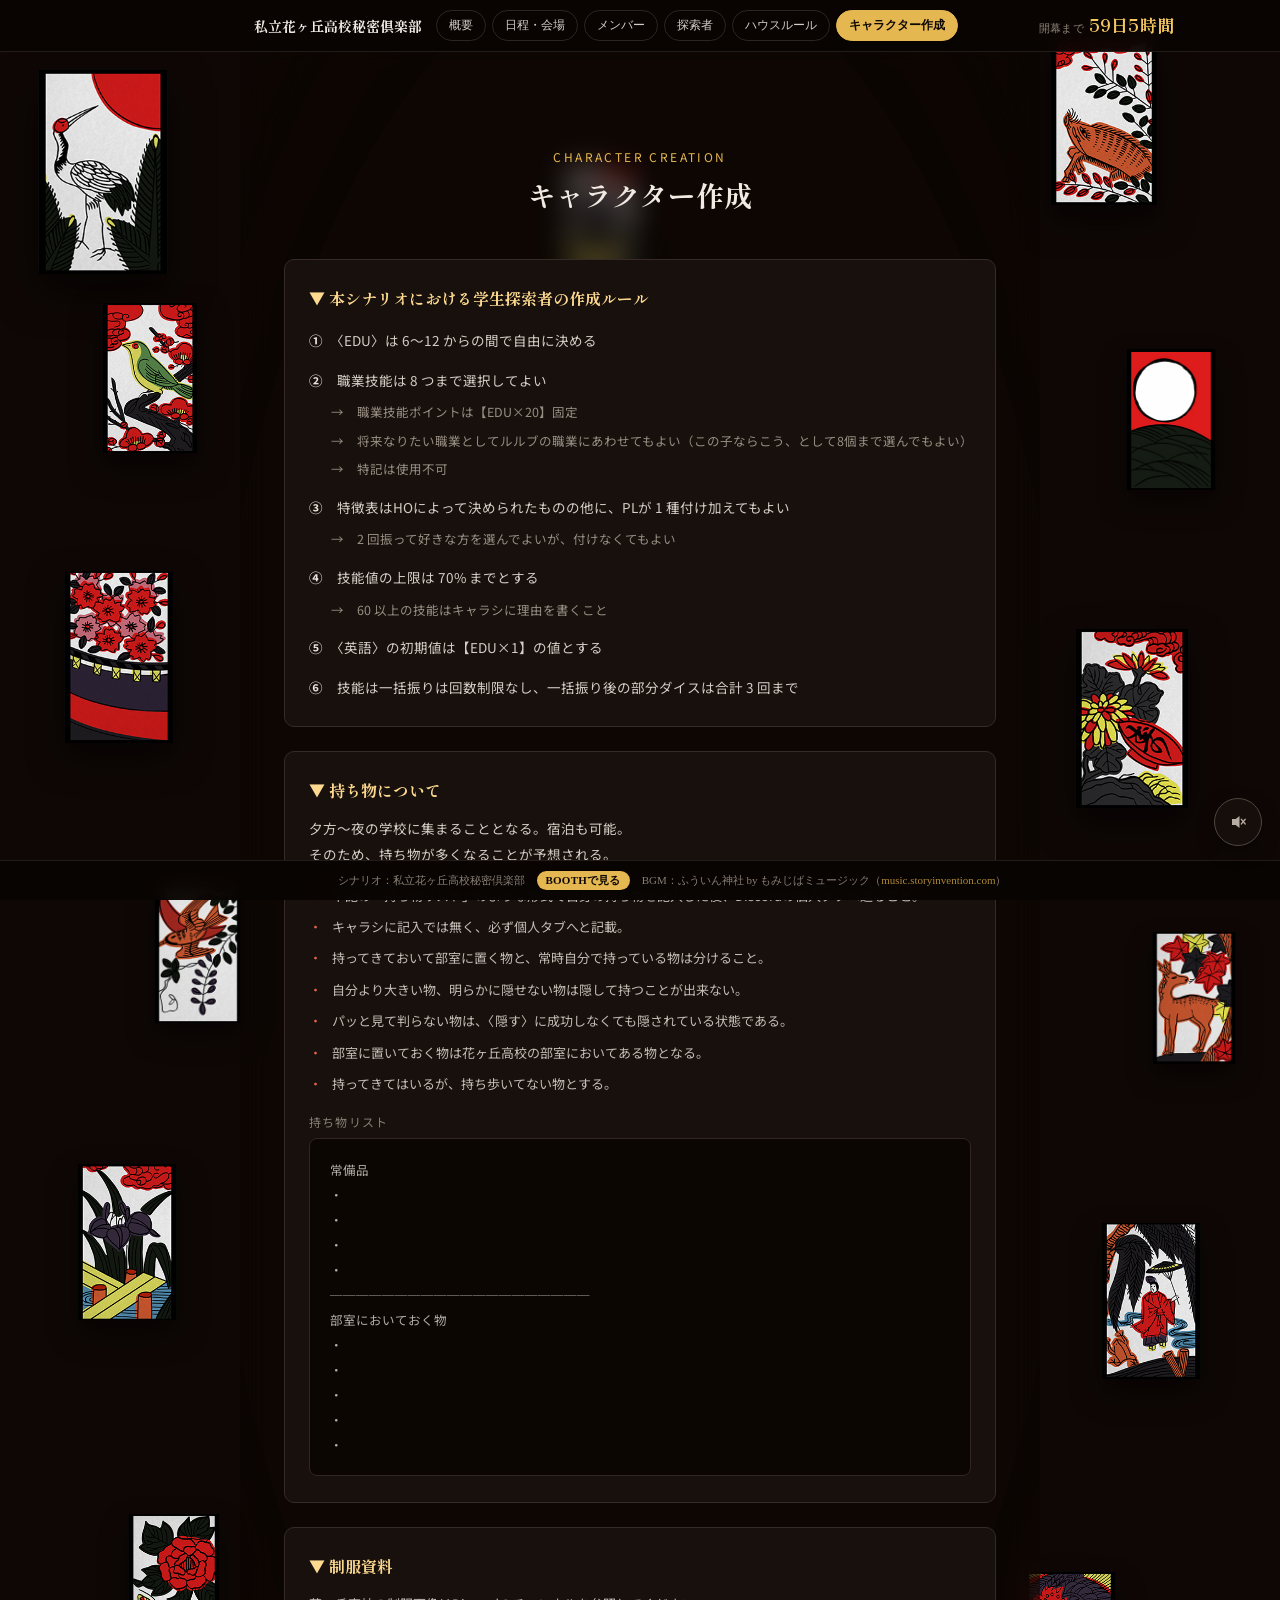
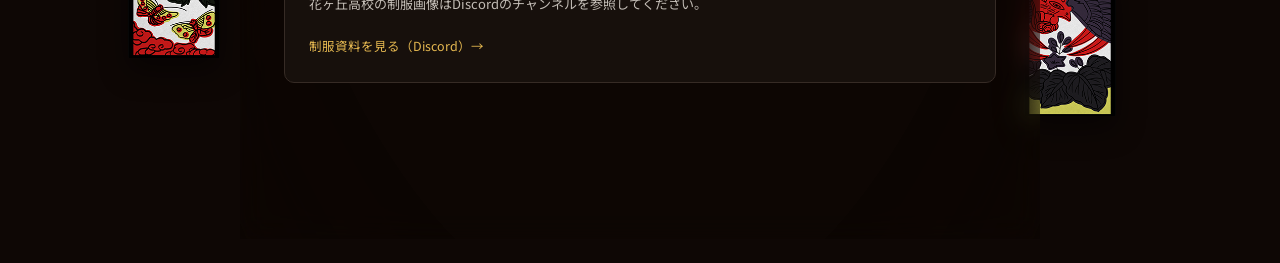
==== commit af629765: "Change index" ====
--- a/character-creation.html
+++ b/character-creation.html
@@ -13,7 +13,7 @@
   <div class="header-inner">
     <a class="brand" href="index.html">私立花ヶ丘高校秘密倶楽部</a>
     <nav>
-      <a href="index.html">概要</a>
+      <a href="overview.html">概要</a>
       <a href="schedule.html">日程・会場</a>
       <a href="members.html">メンバー</a>
       <a href="investigators.html">探索者</a>
--- a/assets/css/site.css
+++ b/assets/css/site.css
@@ -390,3 +390,9 @@
     #back-to-top { left: 14px; top: -20px; width: 40px; height: 36px; }
   }
 
+  /* ▼ トップページのお知らせ一覧：増えてきたら中だけスクロールするコンパクトな箱にする */
+  #news-list { scrollbar-width: thin; scrollbar-color: oklch(0.4 0.05 70) transparent; }
+  #news-list::-webkit-scrollbar { width: 6px; }
+  #news-list::-webkit-scrollbar-thumb { background: oklch(0.4 0.05 70); border-radius: 999px; }
+  #news-list li:last-child { border-bottom: none !important; }
+
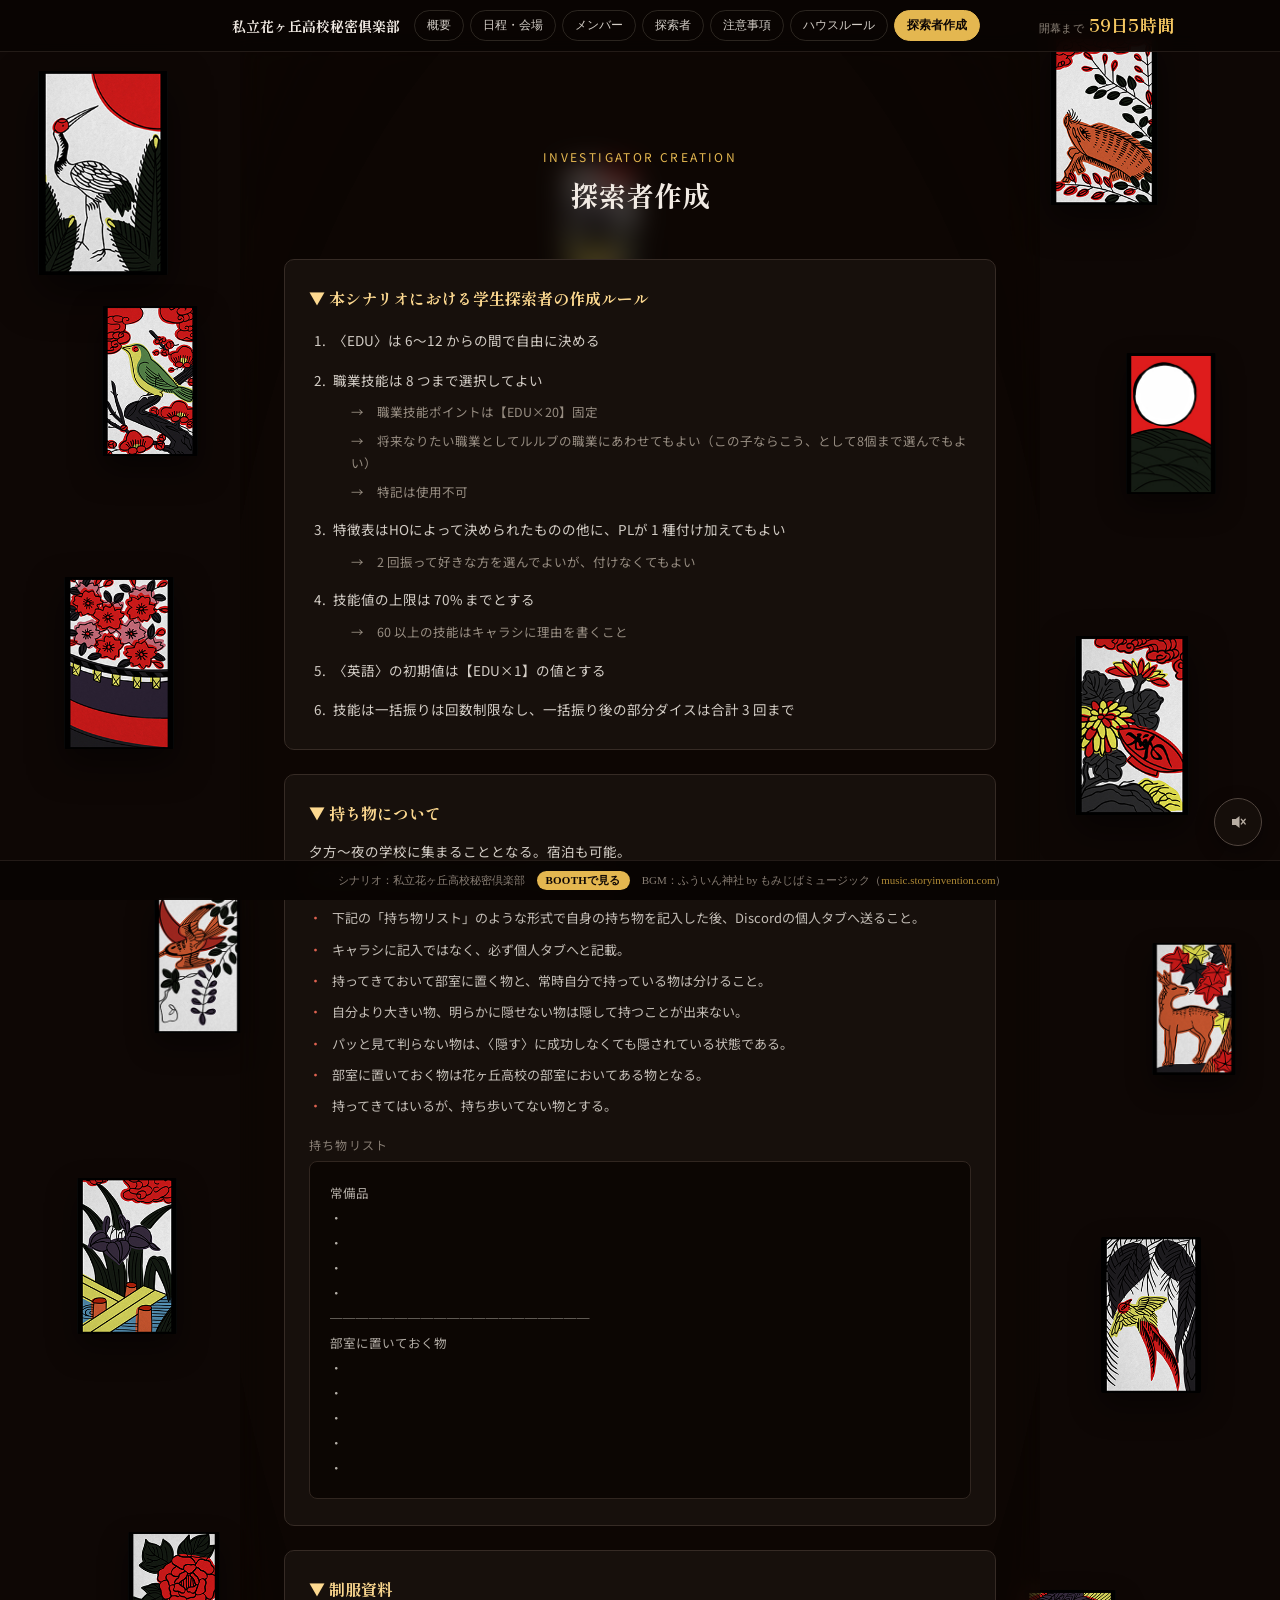
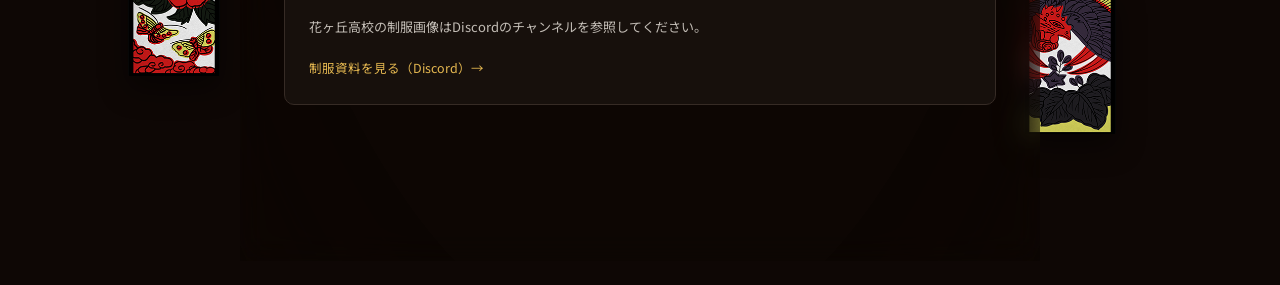
==== commit 0f618f5c: "Add files via upload" ====
--- a/character-creation.html
+++ b/character-creation.html
@@ -3,7 +3,7 @@
 <head>
 <meta charset="utf-8">
 <meta name="viewport" content="width=device-width, initial-scale=1">
-<title>キャラクター作成 - 私立花ヶ丘高校秘密倶楽部</title>
+<title>探索者作成 - 私立花ヶ丘高校秘密倶楽部</title>
 <link rel="preconnect" href="https://fonts.googleapis.com">
 <link href="https://fonts.googleapis.com/css2?family=Shippori+Mincho:wght@400;500;600;700;800&family=Noto+Sans+JP:wght@400;500;700;900&display=swap" rel="stylesheet">
 <link rel="stylesheet" href="assets/css/site.css">
@@ -17,8 +17,9 @@
       <a href="schedule.html">日程・会場</a>
       <a href="members.html">メンバー</a>
       <a href="investigators.html">探索者</a>
+      <a href="notes.html">注意事項</a>
       <a href="house-rules.html">ハウスルール</a>
-      <a href="character-creation.html" class="active">キャラクター作成</a>
+      <a href="character-creation.html" class="active">探索者作成</a>
     </nav>
     <div id="header-countdown">
       <span>開幕まで</span>
@@ -46,38 +47,38 @@
   </div>
   <div class="content-panel" style="position:relative; z-index:1; max-width:760px; margin:0 auto; padding:96px 24px 140px;">
     <div style="text-align:center;">
-      <div style="font-size:12px; letter-spacing:0.2em; color:oklch(0.8 0.13 85); margin-bottom:10px;">CHARACTER CREATION</div>
-      <h2 style="font-family:'Shippori Mincho', serif; font-size:28px; margin:0 0 44px; font-weight:700;">キャラクター作成</h2>
+      <div style="font-size:12px; letter-spacing:0.2em; color:oklch(0.8 0.13 85); margin-bottom:10px;">INVESTIGATOR CREATION</div>
+      <h2 style="font-family:'Shippori Mincho', serif; font-size:28px; margin:0 0 44px; font-weight:700;">探索者作成</h2>
     </div>
 
     <div style="display:flex; flex-direction:column; gap:24px; text-align:left;">
 
       <div style="background:oklch(0.18 0.015 50); border:1px solid oklch(0.3 0.02 50); border-radius:10px; padding:26px 24px;">
         <h3 style="font-family:'Shippori Mincho', serif; font-size:16px; margin:0 0 18px; font-weight:700; color:oklch(0.9 0.1 85);">▼ 本シナリオにおける学生探索者の作成ルール</h3>
-        <ol style="list-style:none; margin:0; padding:0; display:flex; flex-direction:column; gap:14px;">
-          <li style="font-size:13.5px; line-height:1.9; color:oklch(0.85 0.012 70);"><strong style="color:oklch(0.92 0.012 70);">①</strong>　〈EDU〉は 6～12 からの間で自由に決める</li>
-          <li style="font-size:13.5px; line-height:1.9; color:oklch(0.85 0.012 70);">
-            <strong style="color:oklch(0.92 0.012 70);">②</strong>　職業技能は 8 つまで選択してよい
-            <ul style="list-style:none; margin:8px 0 0; padding-left:22px; display:flex; flex-direction:column; gap:6px;">
+        <ol style="margin:0; padding-left:20px;">
+          <li style="font-size:13.5px; line-height:1.9; color:oklch(0.85 0.012 70); margin-bottom:14px; padding-left:4px;">〈EDU〉は 6～12 からの間で自由に決める</li>
+          <li style="font-size:13.5px; line-height:1.9; color:oklch(0.85 0.012 70); margin-bottom:14px; padding-left:4px;">
+            職業技能は 8 つまで選択してよい
+            <ul style="list-style:none; margin:8px 0 0; padding-left:18px; display:flex; flex-direction:column; gap:6px;">
               <li style="font-size:12.5px; line-height:1.8; color:oklch(0.65 0.02 70);">→　職業技能ポイントは【EDU×20】固定</li>
               <li style="font-size:12.5px; line-height:1.8; color:oklch(0.65 0.02 70);">→　将来なりたい職業としてルルブの職業にあわせてもよい（この子ならこう、として8個まで選んでもよい）</li>
               <li style="font-size:12.5px; line-height:1.8; color:oklch(0.65 0.02 70);">→　特記は使用不可</li>
             </ul>
           </li>
-          <li style="font-size:13.5px; line-height:1.9; color:oklch(0.85 0.012 70);">
-            <strong style="color:oklch(0.92 0.012 70);">③</strong>　特徴表はHOによって決められたものの他に、PLが 1 種付け加えてもよい
-            <ul style="list-style:none; margin:8px 0 0; padding-left:22px; display:flex; flex-direction:column; gap:6px;">
+          <li style="font-size:13.5px; line-height:1.9; color:oklch(0.85 0.012 70); margin-bottom:14px; padding-left:4px;">
+            特徴表はHOによって決められたものの他に、PLが 1 種付け加えてもよい
+            <ul style="list-style:none; margin:8px 0 0; padding-left:18px; display:flex; flex-direction:column; gap:6px;">
               <li style="font-size:12.5px; line-height:1.8; color:oklch(0.65 0.02 70);">→　2 回振って好きな方を選んでよいが、付けなくてもよい</li>
             </ul>
           </li>
-          <li style="font-size:13.5px; line-height:1.9; color:oklch(0.85 0.012 70);">
-            <strong style="color:oklch(0.92 0.012 70);">④</strong>　技能値の上限は 70% までとする
-            <ul style="list-style:none; margin:8px 0 0; padding-left:22px; display:flex; flex-direction:column; gap:6px;">
+          <li style="font-size:13.5px; line-height:1.9; color:oklch(0.85 0.012 70); margin-bottom:14px; padding-left:4px;">
+            技能値の上限は 70% までとする
+            <ul style="list-style:none; margin:8px 0 0; padding-left:18px; display:flex; flex-direction:column; gap:6px;">
               <li style="font-size:12.5px; line-height:1.8; color:oklch(0.65 0.02 70);">→　60 以上の技能はキャラシに理由を書くこと</li>
             </ul>
           </li>
-          <li style="font-size:13.5px; line-height:1.9; color:oklch(0.85 0.012 70);"><strong style="color:oklch(0.92 0.012 70);">⑤</strong>　〈英語〉の初期値は【EDU×1】の値とする</li>
-          <li style="font-size:13.5px; line-height:1.9; color:oklch(0.85 0.012 70);"><strong style="color:oklch(0.92 0.012 70);">⑥</strong>　技能は一括振りは回数制限なし、一括振り後の部分ダイスは合計 3 回まで</li>
+          <li style="font-size:13.5px; line-height:1.9; color:oklch(0.85 0.012 70); margin-bottom:14px; padding-left:4px;">〈英語〉の初期値は【EDU×1】の値とする</li>
+          <li style="font-size:13.5px; line-height:1.9; color:oklch(0.85 0.012 70); padding-left:4px;">技能は一括振りは回数制限なし、一括振り後の部分ダイスは合計 3 回まで</li>
         </ol>
       </div>
 
@@ -86,7 +87,7 @@
         <p style="font-size:13.5px; line-height:1.9; color:oklch(0.85 0.012 70); margin:0 0 16px;">夕方～夜の学校に集まることとなる。宿泊も可能。<br>そのため、持ち物が多くなることが予想される。</p>
         <ul style="list-style:none; margin:0 0 18px; padding:0; display:flex; flex-direction:column; gap:8px;">
           <li style="display:flex; gap:10px; align-items:flex-start; font-size:13px; line-height:1.8; color:oklch(0.8 0.012 70);"><span style="color:oklch(0.65 0.16 30); flex-shrink:0;">・</span>下記の「持ち物リスト」のような形式で自身の持ち物を記入した後、Discordの個人タブへ送ること。</li>
-          <li style="display:flex; gap:10px; align-items:flex-start; font-size:13px; line-height:1.8; color:oklch(0.8 0.012 70);"><span style="color:oklch(0.65 0.16 30); flex-shrink:0;">・</span>キャラシに記入では無く、必ず個人タブへと記載。</li>
+          <li style="display:flex; gap:10px; align-items:flex-start; font-size:13px; line-height:1.8; color:oklch(0.8 0.012 70);"><span style="color:oklch(0.65 0.16 30); flex-shrink:0;">・</span>キャラシに記入ではなく、必ず個人タブへと記載。</li>
           <li style="display:flex; gap:10px; align-items:flex-start; font-size:13px; line-height:1.8; color:oklch(0.8 0.012 70);"><span style="color:oklch(0.65 0.16 30); flex-shrink:0;">・</span>持ってきておいて部室に置く物と、常時自分で持っている物は分けること。</li>
           <li style="display:flex; gap:10px; align-items:flex-start; font-size:13px; line-height:1.8; color:oklch(0.8 0.012 70);"><span style="color:oklch(0.65 0.16 30); flex-shrink:0;">・</span>自分より大きい物、明らかに隠せない物は隠して持つことが出来ない。</li>
           <li style="display:flex; gap:10px; align-items:flex-start; font-size:13px; line-height:1.8; color:oklch(0.8 0.012 70);"><span style="color:oklch(0.65 0.16 30); flex-shrink:0;">・</span>パッと見て判らない物は、〈隠す〉に成功しなくても隠されている状態である。</li>
@@ -100,7 +101,7 @@
 ・
 ・
 ────────────────────
-部室においておく物
+部室に置いておく物
 ・
 ・
 ・
